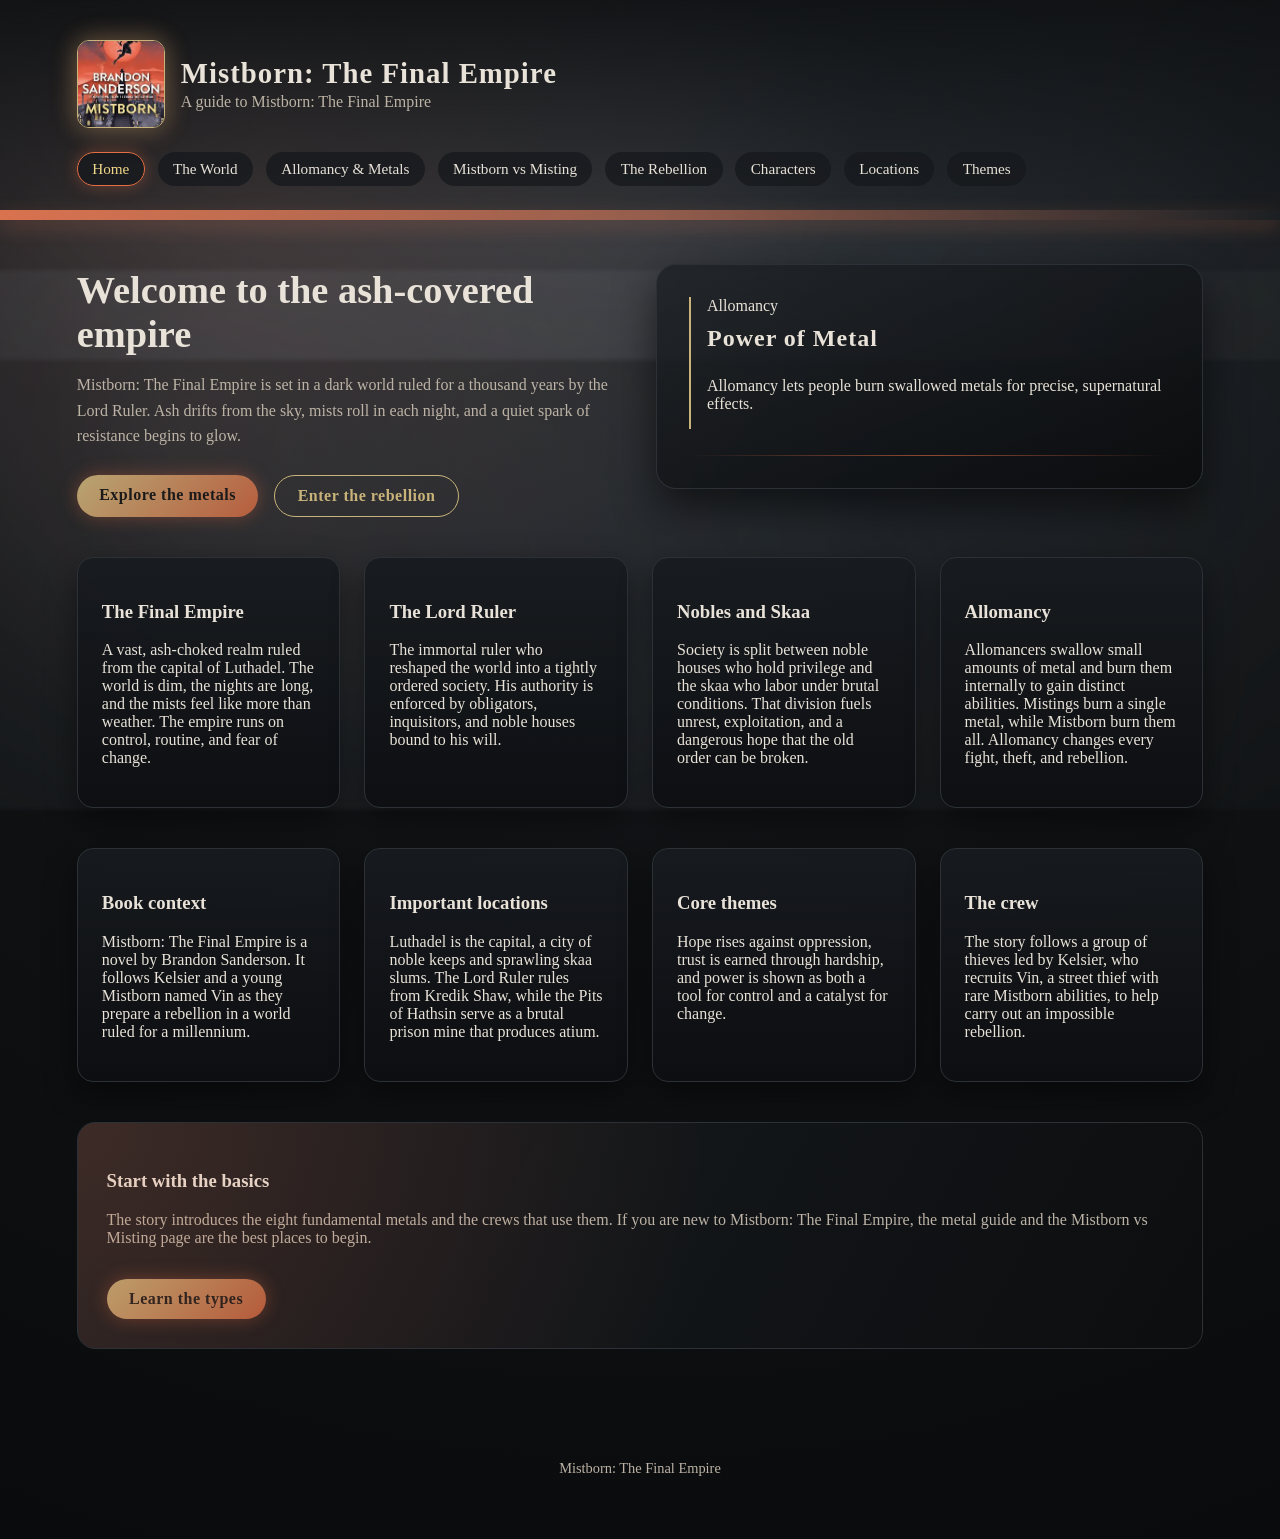
==== index.html @ 01202127 "Add files via upload 3/14/2026" ====
<!doctype html>
<html lang="en">
<head>
  <meta charset="utf-8" />
  <meta name="viewport" content="width=device-width, initial-scale=1" />
  <title>Mistborn: The Final Empire | Home</title>
  <link rel="stylesheet" href="style.css" />
</head>
<body>
  <div class="mist-layer mist-1"></div>
  <div class="mist-layer mist-2"></div>

  <header class="site-header">
    <div class="brand">
      <img class="brand-logo" src="assets/CoverMBjpg.jpg" alt="Mistborn The Final Empire cover" />
      <div class="brand-text">
        <h1>Mistborn: The Final Empire</h1>
        <p>A guide to Mistborn: The Final Empire</p>
      </div>
    </div>
    <nav class="site-nav">
      <a class="active" href="index.html">Home</a>
      <a href="world.html">The World</a>
      <a href="metals.html">Allomancy & Metals</a>
      <a href="mistings.html">Mistborn vs Misting</a>
      <a href="rebellion.html">The Rebellion</a>
      <a href="characters.html">Characters</a>
      <a href="locations.html">Locations</a>
      <a href="themes.html">Themes</a>
    </nav>
  </header>
  <div class="accent-band"></div>

  <main class="content">
    <section class="hero">
      <div class="hero-text">
        <h2>Welcome to the ash-covered empire</h2>
        <p>
          Mistborn: The Final Empire is set in a dark world ruled for a thousand years by the Lord Ruler.
          Ash drifts from the sky, mists roll in each night, and a quiet spark of resistance begins to glow.
        </p>
        <div class="hero-actions">
          <a class="cta" href="metals.html">Explore the metals</a>
          <a class="ghost" href="rebellion.html">Enter the rebellion</a>
        </div>
      </div>
      <div class="hero-panel">
        <div class="sigil">
          <span>Allomancy</span>
          <strong>Power of Metal</strong>
          <p>Allomancy lets people burn swallowed metals for precise, supernatural effects.</p>
        </div>
      </div>
    </section>

    <section class="card-grid">
      <article class="lore-card">
        <h3>The Final Empire</h3>
        <p>
          A vast, ash-choked realm ruled from the capital of Luthadel. The world is dim, the nights are long,
          and the mists feel like more than weather. The empire runs on control, routine, and fear of change.
        </p>
      </article>
      <article class="lore-card">
        <h3>The Lord Ruler</h3>
        <p>
          The immortal ruler who reshaped the world into a tightly ordered society. His authority is enforced by
          obligators, inquisitors, and noble houses bound to his will.
        </p>
      </article>
      <article class="lore-card">
        <h3>Nobles and Skaa</h3>
        <p>
          Society is split between noble houses who hold privilege and the skaa who labor under brutal conditions.
          That division fuels unrest, exploitation, and a dangerous hope that the old order can be broken.
        </p>
      </article>
      <article class="lore-card">
        <h3>Allomancy</h3>
        <p>
          Allomancers swallow small amounts of metal and burn them internally to gain distinct abilities. Mistings
          burn a single metal, while Mistborn burn them all. Allomancy changes every fight, theft, and rebellion.
        </p>
      </article>
    </section>

    <section class="card-grid">
      <article class="lore-card">
        <h3>Book context</h3>
        <p>
          Mistborn: The Final Empire is a novel by Brandon Sanderson. It follows Kelsier and a young
          Mistborn named Vin as they prepare a rebellion in a world ruled for a millennium.
        </p>
      </article>
      <article class="lore-card">
        <h3>Important locations</h3>
        <p>
          Luthadel is the capital, a city of noble keeps and sprawling skaa slums. The Lord Ruler rules from
          Kredik Shaw, while the Pits of Hathsin serve as a brutal prison mine that produces atium.
        </p>
      </article>
      <article class="lore-card">
        <h3>Core themes</h3>
        <p>
          Hope rises against oppression, trust is earned through hardship, and power is shown as both a tool
          for control and a catalyst for change.
        </p>
      </article>
      <article class="lore-card">
        <h3>The crew</h3>
        <p>
          The story follows a group of thieves led by Kelsier, who recruits Vin, a street thief with rare
          Mistborn abilities, to help carry out an impossible rebellion.
        </p>
      </article>
    </section>

    <section class="callout">
      <div>
        <h3>Start with the basics</h3>
        <p>
          The story introduces the eight fundamental metals and the crews that use them. If you are new
          to Mistborn: The Final Empire, the metal guide and the Mistborn vs Misting page are the best places to begin.
        </p>
      </div>
      <a class="cta" href="mistings.html">Learn the types</a>
    </section>
  </main>

  <footer class="site-footer">
    <p>Mistborn: The Final Empire</p>
  </footer>
</body>
</html>
---- style.css ----
:root {
  --bg-deep: #0f1113;
  --bg-mid: #171a1d;
  --bg-ash: #1e2226;
  --text-main: #e8e2d8;
  --text-muted: #bcb3a6;
  --accent-metal: #c8b37a;
  --accent-glow: #f1d789;
  --accent-steel: #6f8797;
  --accent-ember: #e46d43;
  --accent-ember-soft: rgba(228, 109, 67, 0.35);
  --card-border: #2b3136;
  --mist: rgba(200, 208, 220, 0.07);
  --mist-bright: rgba(210, 220, 235, 0.14);
  --shadow: rgba(0, 0, 0, 0.55);
  --font-head: "Cinzel", "Garamond", "Palatino Linotype", "Book Antiqua", serif;
  --font-body: "Spectral", "Georgia", "Times New Roman", serif;
}

* {
  box-sizing: border-box;
}

body {
  margin: 0;
  font-family: var(--font-body);
  color: var(--text-main);
  background:
    radial-gradient(circle at 20% 10%, rgba(228, 109, 67, 0.12), transparent 35%),
    radial-gradient(circle at top, #232a30 0%, #0f1113 55%, #0a0b0d 100%);
  min-height: 100vh;
  position: relative;
  overflow-x: hidden;
}

.mist-layer {
  position: fixed;
  inset: -20% -10% auto -10%;
  height: 60vh;
  pointer-events: none;
  z-index: 0;
  background: radial-gradient(circle at 20% 30%, var(--mist-bright), transparent 55%),
              radial-gradient(circle at 80% 40%, var(--mist), transparent 60%),
              radial-gradient(circle at 50% 80%, var(--mist), transparent 70%);
  filter: blur(2px);
  animation: drift 20s linear infinite;
}

.mist-2 {
  top: 30vh;
  opacity: 0.7;
  animation-duration: 28s;
}

@keyframes drift {
  0% { transform: translateX(-5%) translateY(0); }
  50% { transform: translateX(5%) translateY(2%); }
  100% { transform: translateX(-5%) translateY(0); }
}

.site-header {
  position: relative;
  z-index: 2;
  padding: 2.5rem 6vw 1.5rem;
  display: flex;
  flex-direction: column;
  gap: 1.5rem;
  background: linear-gradient(180deg, rgba(15, 17, 19, 0.92) 0%, rgba(15, 17, 19, 0.25) 100%);
}

.brand {
  display: flex;
  align-items: center;
  gap: 1rem;
}

.brand-logo {
  width: 88px;
  height: 88px;
  border-radius: 12px;
  border: 1px solid var(--accent-metal);
  box-shadow: 0 0 24px rgba(241, 215, 137, 0.28), 0 0 30px rgba(228, 109, 67, 0.18);
  object-fit: cover;
}

.accent-band {
  height: 10px;
  background: linear-gradient(90deg, rgba(228, 109, 67, 0.95), rgba(228, 109, 67, 0.55), rgba(15, 17, 19, 0));
  box-shadow: 0 6px 20px rgba(228, 109, 67, 0.3);
}

.brand-text h1 {
  margin: 0;
  font-family: var(--font-head);
  letter-spacing: 1px;
  font-size: 1.8rem;
}

.brand-text p {
  margin: 0.2rem 0 0;
  color: var(--text-muted);
}

.site-nav {
  display: flex;
  flex-wrap: wrap;
  gap: 0.8rem;
}

.site-nav a {
  text-decoration: none;
  color: var(--text-main);
  padding: 0.45rem 0.9rem;
  border-radius: 999px;
  border: 1px solid transparent;
  background: rgba(23, 26, 29, 0.8);
  transition: all 0.25s ease;
  font-size: 0.95rem;
}

.site-nav a:hover {
  border-color: var(--accent-ember);
  box-shadow: 0 0 12px rgba(228, 109, 67, 0.25);
}

.site-nav a.active {
  border-color: var(--accent-ember);
  color: var(--accent-glow);
  box-shadow: 0 0 16px rgba(228, 109, 67, 0.35);
}

.content {
  position: relative;
  z-index: 1;
  padding: 1rem 6vw 4rem;
  display: flex;
  flex-direction: column;
  gap: 2.5rem;
}

.hero {
  display: grid;
  grid-template-columns: repeat(auto-fit, minmax(260px, 1fr));
  gap: 2rem;
  align-items: center;
}

.hero-text h2 {
  font-family: var(--font-head);
  font-size: 2.4rem;
  margin-bottom: 0.8rem;
}

.hero-text p {
  color: var(--text-muted);
  line-height: 1.6;
}

.hero-actions {
  display: flex;
  gap: 1rem;
  margin-top: 1.6rem;
  flex-wrap: wrap;
}

.cta,
.ghost {
  text-decoration: none;
  padding: 0.7rem 1.4rem;
  border-radius: 999px;
  font-weight: 600;
  letter-spacing: 0.5px;
  transition: all 0.25s ease;
}

.cta {
  background: linear-gradient(135deg, rgba(200, 179, 122, 0.9), rgba(228, 109, 67, 0.75));
  color: #1a1a1a;
  box-shadow: 0 0 18px rgba(228, 109, 67, 0.35);
}

.cta:hover {
  transform: translateY(-2px);
  box-shadow: 0 0 22px rgba(241, 215, 137, 0.6);
}

.ghost {
  border: 1px solid var(--accent-metal);
  color: var(--accent-metal);
}

.ghost:hover {
  border-color: var(--accent-glow);
  color: var(--accent-glow);
}

.hero-panel {
  background: linear-gradient(160deg, rgba(30, 34, 38, 0.85), rgba(10, 11, 13, 0.9));
  border: 1px solid var(--card-border);
  border-radius: 20px;
  padding: 2rem;
  box-shadow: 0 18px 40px var(--shadow);
}

.hero-panel::after {
  content: "";
  display: block;
  height: 1px;
  margin-top: 1.6rem;
  background: linear-gradient(90deg, transparent, var(--accent-ember), transparent);
  opacity: 0.6;
}

.sigil {
  display: flex;
  flex-direction: column;
  gap: 0.6rem;
  border-left: 2px solid var(--accent-metal);
  padding-left: 1rem;
}

.sigil strong {
  font-family: var(--font-head);
  font-size: 1.5rem;
  letter-spacing: 1px;
}

.card-grid {
  display: grid;
  grid-template-columns: repeat(auto-fit, minmax(230px, 1fr));
  gap: 1.5rem;
}

.lore-card,
.metal-card {
  background: linear-gradient(180deg, rgba(24, 27, 31, 0.95), rgba(13, 15, 18, 0.95));
  border: 1px solid var(--card-border);
  border-radius: 16px;
  padding: 1.5rem;
  box-shadow: 0 12px 32px rgba(0, 0, 0, 0.45);
  transition: transform 0.25s ease, box-shadow 0.25s ease, border-color 0.25s ease;
}

.lore-card:hover,
.metal-card:hover {
  transform: translateY(-4px);
  border-color: rgba(228, 109, 67, 0.45);
  box-shadow: 0 16px 34px rgba(228, 109, 67, 0.18);
}

.page-intro h2 {
  font-family: var(--font-head);
  font-size: 2rem;
  margin-bottom: 0.6rem;
}

.page-intro p {
  color: var(--text-muted);
  max-width: 780px;
  line-height: 1.6;
}

.metal-header {
  display: flex;
  align-items: center;
  gap: 0.8rem;
}

.metal-dot {
  width: 14px;
  height: 14px;
  border-radius: 50%;
  box-shadow: 0 0 10px rgba(241, 215, 137, 0.35);
}

.metal-dot.iron { background: #8a8f94; }
.metal-dot.steel { background: #a3a9b1; }
.metal-dot.pewter { background: #b5b1a5; }
.metal-dot.tin { background: #9aa0a7; }
.metal-dot.zinc { background: #b0a7a2; }
.metal-dot.brass { background: #c3a675; }
.metal-dot.copper { background: #b4795b; }
.metal-dot.bronze { background: #8f7a55; }
.metal-dot.gold { background: #d1b26d; }
.metal-dot.atium { background: #7c8798; }

.metal-type {
  color: var(--accent-metal);
  margin: 0.6rem 0 0.2rem;
}

.metal-misting {
  color: var(--accent-steel);
  margin: 0 0 0.3rem;
}

.metal-effect {
  margin: 0.3rem 0;
}

.metal-story {
  color: var(--text-muted);
}

.choice-panel {
  background: rgba(18, 21, 25, 0.9);
  border: 1px solid var(--card-border);
  border-radius: 20px;
  padding: 2rem;
  display: flex;
  flex-direction: column;
  gap: 1.5rem;
}

.choice-buttons {
  display: flex;
  gap: 1rem;
  flex-wrap: wrap;
}

.choice-btn {
  background: transparent;
  border: 1px solid var(--accent-metal);
  color: var(--text-main);
  padding: 0.7rem 1.5rem;
  border-radius: 999px;
  font-family: var(--font-body);
  cursor: pointer;
  transition: all 0.25s ease;
}

.choice-btn:hover,
.choice-btn.active {
  border-color: var(--accent-glow);
  color: var(--accent-glow);
  box-shadow: 0 0 12px rgba(241, 215, 137, 0.3);
}

.choice-content {
  border-top: 1px solid var(--card-border);
  padding-top: 1.2rem;
}

.choice-content.hidden {
  display: none;
}

.misting-select {
  margin: 1rem 0;
  display: flex;
  flex-direction: column;
  gap: 0.4rem;
  max-width: 260px;
}

select {
  background: #121416;
  color: var(--text-main);
  border: 1px solid var(--card-border);
  padding: 0.5rem 0.7rem;
  border-radius: 8px;
}

.misting-result {
  background: rgba(15, 17, 19, 0.8);
  border: 1px solid var(--card-border);
  border-radius: 12px;
  padding: 1rem;
}

.misting-result::after {
  content: "";
  display: block;
  height: 1px;
  margin-top: 0.8rem;
  background: linear-gradient(90deg, transparent, var(--accent-ember), transparent);
  opacity: 0.5;
}

.result-title {
  font-family: var(--font-head);
  font-size: 1.2rem;
  margin: 0 0 0.4rem;
}

.result-detail {
  color: var(--text-muted);
  margin: 0;
}

.callout {
  display: flex;
  flex-wrap: wrap;
  justify-content: space-between;
  align-items: center;
  gap: 1rem;
  padding: 1.8rem;
  background: linear-gradient(120deg, rgba(26, 30, 34, 0.95), rgba(12, 14, 16, 0.9));
  border: 1px solid var(--card-border);
  border-radius: 18px;
  position: relative;
  overflow: hidden;
}

.callout::before {
  content: "";
  position: absolute;
  inset: 0;
  background: radial-gradient(circle at top left, rgba(228, 109, 67, 0.18), transparent 55%);
  pointer-events: none;
}

.callout p {
  color: var(--text-muted);
}

.callout ul {
  margin: 0.6rem 0 0;
  padding-left: 1.2rem;
  color: var(--text-muted);
}

.site-footer {
  padding: 2rem 6vw 3rem;
  color: var(--text-muted);
  font-size: 0.9rem;
  text-align: center;
}

@media (max-width: 720px) {
  .site-header {
    padding: 2rem 5vw 1.2rem;
  }

  .content {
    padding: 0.5rem 5vw 3rem;
  }

  .hero-text h2 {
    font-size: 2rem;
  }
}
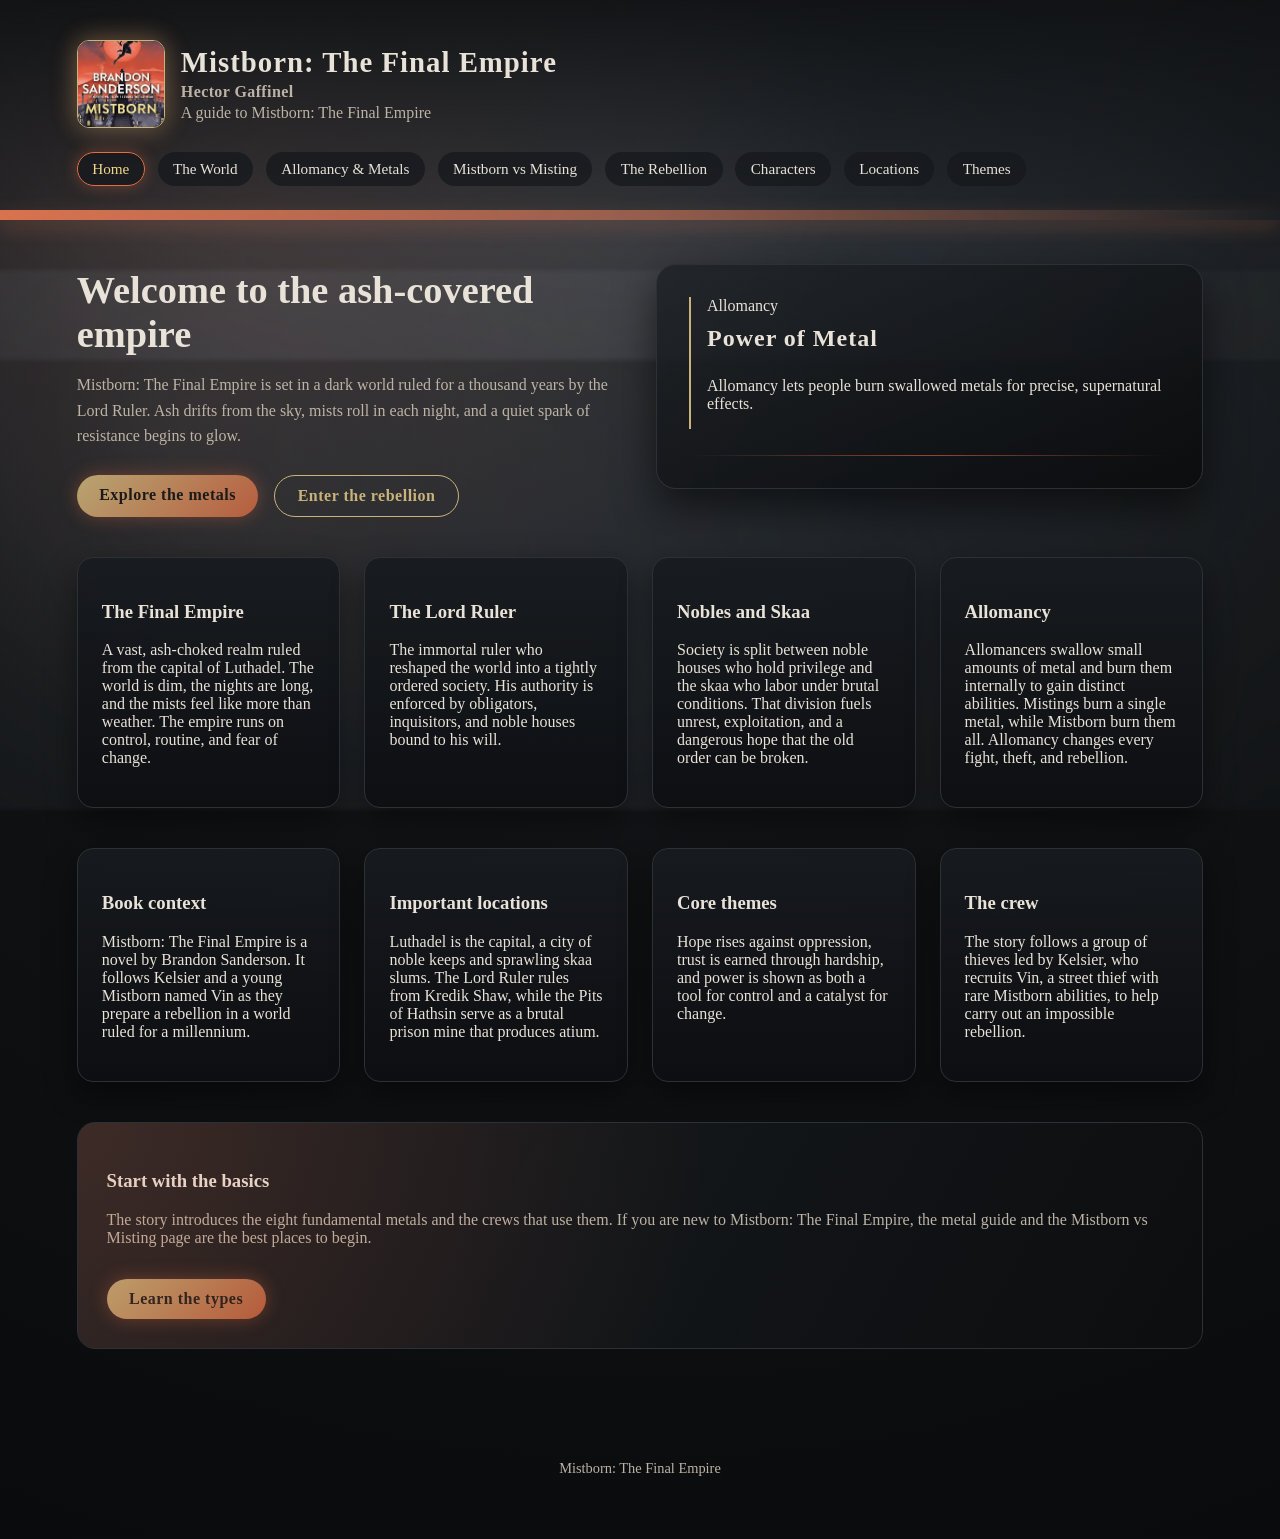
==== commit 102a09e9: "Add files via upload" ====
--- a/index.html
+++ b/index.html
@@ -1,4 +1,4 @@
-<!doctype html>
+﻿<!doctype html>
 <html lang="en">
 <head>
   <meta charset="utf-8" />
@@ -14,8 +14,9 @@
     <div class="brand">
       <img class="brand-logo" src="assets/CoverMBjpg.jpg" alt="Mistborn The Final Empire cover" />
       <div class="brand-text">
-        <h1>Mistborn: The Final Empire</h1>
-        <p>A guide to Mistborn: The Final Empire</p>
+        <h1>Mistborn: The Final Empire</h1>
+        <p class="brand-byline">Hector Gaffinel</p>
+<p>A guide to Mistborn: The Final Empire</p>
       </div>
     </div>
     <nav class="site-nav">
@@ -132,3 +133,4 @@
   </footer>
 </body>
 </html>
+
--- a/style.css
+++ b/style.css
@@ -1,4 +1,4 @@
-:root {
+﻿:root {
   --bg-deep: #0f1113;
   --bg-mid: #171a1d;
   --bg-ash: #1e2226;
@@ -440,3 +440,13 @@
     font-size: 2rem;
   }
 }
+
+.brand-byline {
+  margin: 0.25rem 0 0;
+  font-weight: 600;
+  color: var(--accent-metal);
+  letter-spacing: 0.4px;
+}
+
+
+
